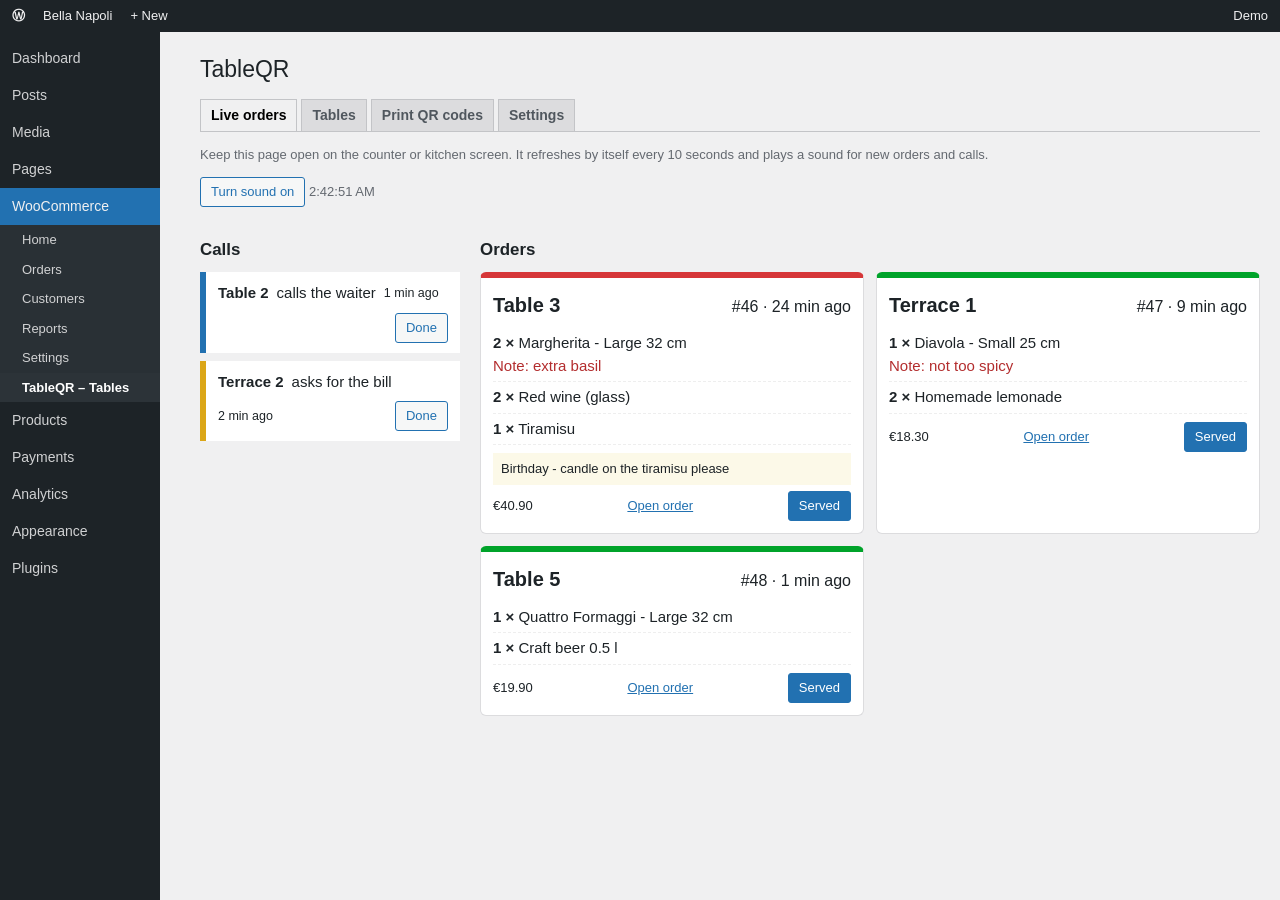
==== board.html @ b4569bea "Add files via upload" ====
<!doctype html>
<html lang="en">
<head>
<meta charset="utf-8">
<title>TableQR – live orders (demo)</title>
<link rel="stylesheet" href="admin.css?v=1794119936">
<style>
/* a light imitation of the WordPress admin, only for the screenshots */
*{box-sizing:border-box}body{margin:0;background:#f0f0f1;font:13px/1.5 -apple-system,BlinkMacSystemFont,"Segoe UI",Roboto,Arial,sans-serif;color:#1d2327}
.bar{height:32px;background:#1d2327;color:#f0f0f1;display:flex;align-items:center;gap:18px;padding:0 12px;font-size:13px}
.bar b{font-weight:600}.side{position:fixed;top:32px;bottom:0;left:0;width:160px;background:#1d2327;color:#f0f0f1;padding-top:8px}
.side div{padding:8px 12px;font-size:14px;opacity:.85}.side .on{background:#2271b1;opacity:1}.side .sub{padding:5px 12px 5px 22px;font-size:13px;background:#2c3338}
.side .sub.on{background:#2c3338;font-weight:600;color:#fff;opacity:1}
.wrap{margin-left:180px;padding:10px 20px 20px}h1{font-size:23px;font-weight:400;margin:10px 0 12px}
.nav-tab-wrapper{border-bottom:1px solid #c3c4c7;margin-bottom:10px}.nav-tab{display:inline-block;border:1px solid #c3c4c7;border-bottom:0;background:#dcdcde;padding:5px 10px;margin-right:4px;font-size:14px;font-weight:600;color:#50575e;text-decoration:none}
.nav-tab-active{background:#f0f0f1;color:#000}.description{color:#646970;font-size:13px}
.button{display:inline-block;border:1px solid #2271b1;color:#2271b1;background:#f6f7f7;border-radius:3px;padding:0 10px;min-height:30px;line-height:28px;font-size:13px;cursor:pointer}
.button-primary{background:#2271b1;color:#fff}h2{font-size:1.3em;margin:1em 0 .6em}a{color:#2271b1}
</style>
</head>
<body>
<div class="bar"><b>Ⓦ</b><span>Bella Napoli</span><span>+ New</span><span style="margin-left:auto">Demo</span></div>
<nav class="side"><div>Dashboard</div><div>Posts</div><div>Media</div><div>Pages</div><div class="on">WooCommerce</div>
  <div class="sub">Home</div><div class="sub">Orders</div><div class="sub">Customers</div><div class="sub">Reports</div><div class="sub">Settings</div>
  <div class="sub on">TableQR – Tables</div><div>Products</div><div>Payments</div><div>Analytics</div><div>Appearance</div><div>Plugins</div></nav>
<div class="wrap tableqr"><h1>TableQR</h1>
  <nav class="nav-tab-wrapper"><a class="nav-tab nav-tab-active">Live orders</a><a class="nav-tab">Tables</a><a class="nav-tab">Print QR codes</a><a class="nav-tab">Settings</a></nav>
  <p class="description">Keep this page open on the counter or kitchen screen. It refreshes by itself every 10 seconds and plays a sound for new orders and calls.</p>
  <p><button type="button" class="button" id="tq-sound">Turn sound on</button> <span id="tq-status" class="description"></span></p>
  <div class="tq-board"><section><h2>Calls</h2><div id="tq-calls"></div></section>
    <section class="tq-orders-col"><h2>Orders</h2><div id="tq-orders" class="tq-orders"></div></section></div>
</div>
<script src="mock.js?v=1794119936"></script>
<script src="demo-api.js?v=1794119936"></script>
<script>
window.TableQRAdmin = {api: "/wp-json/tableqr/v1", nonce: "x", i18n: {waiter: "calls the waiter", bill: "asks for the bill", served: "Served", done: "Done",
  open: "Open order", none: "No open table orders.", nocalls: "No calls.", ago: "min ago", sound: "Turn sound on", soundon: "Sound is on",
  error: "Cannot reach the site.", note: "Note"}};
</script>
<script src="qr.js?v=1794119936"></script>
<script src="admin.js?v=1794119936"></script>

</body>
</html>
---- admin.css ----
/* TableQR admin */
.tableqr .tq-inline{display:inline}
.tableqr .tq-credit{margin-top:40px;color:#646970;font-size:12px}
@media print{.tableqr .tq-credit{display:none}}
.tableqr .tq-tables input[type=text]{width:180px}
.tableqr .tq-actions-cell{white-space:nowrap}
.tableqr .tq-cats-list{display:flex;flex-wrap:wrap;gap:6px 18px;max-width:760px}
.tq-board{display:grid;grid-template-columns:minmax(220px,1fr) 3fr;gap:20px;margin-top:10px}
@media (max-width:900px){.tq-board{grid-template-columns:1fr}}
.tq-call{display:flex;align-items:center;gap:8px;flex-wrap:wrap;background:#fff;border-left:6px solid #2271b1;padding:10px 12px;margin-bottom:8px;font-size:15px}
.tq-call-bill{border-left-color:#dba617}
.tq-call button{margin-left:auto}
.tq-orders{display:grid;grid-template-columns:repeat(auto-fill,minmax(260px,1fr));gap:12px}
.tq-order{background:#fff;border:1px solid #dcdcde;border-top:6px solid #00a32a;border-radius:6px;padding:12px}
.tq-order.tq-late{border-top-color:#d63638}
.tq-order-head{display:flex;justify-content:space-between;align-items:baseline;font-size:16px}
.tq-order-head b{font-size:20px}
.tq-order ul{margin:8px 0;padding-left:0;list-style:none;font-size:15px}
.tq-order li{padding:4px 0;border-bottom:1px dashed #eee}
.tq-order em{color:#b32d2e;font-style:normal}
.tq-onote{background:#fcf9e8;padding:6px 8px;margin:6px 0}
.tq-order-foot{display:flex;align-items:center;gap:10px;justify-content:space-between}
.tq-cards{display:grid;grid-template-columns:repeat(auto-fill,minmax(230px,1fr));gap:16px;margin-top:12px}
.tq-card{background:#fff;border:2px solid var(--tq-accent,#c41d2a);border-radius:14px;padding:16px;text-align:center;break-inside:avoid}
.tq-card-title{font-weight:700;font-size:16px;color:var(--tq-accent,#c41d2a)}
.tq-qr{width:180px;height:180px;margin:10px auto}
.tq-qr svg{width:100%;height:100%;display:block}
.tq-card-table{font-size:26px;font-weight:800}
.tq-card-hint{color:#50575e}
@media print{
  #adminmenumain,#wpadminbar,#wpfooter,.nav-tab-wrapper,.notice,.tq-noprint,.tableqr h1{display:none!important}
  #wpcontent,#wpbody-content{margin:0!important;padding:0!important}
  .tq-cards{grid-template-columns:repeat(3,1fr);gap:8mm}
  .tq-card{border-width:1px}
}
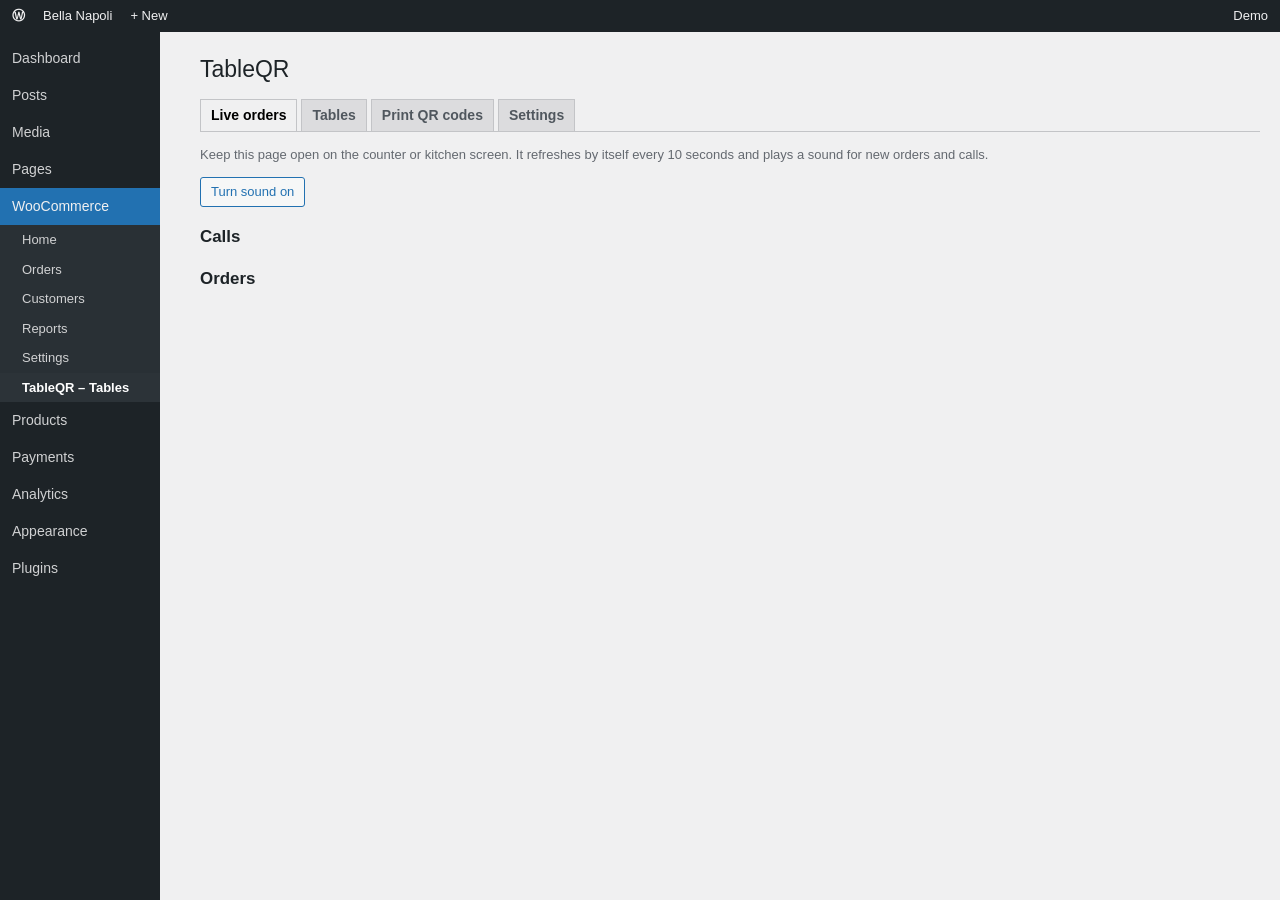
==== commit a0b7d7bf: "Real food photos in the demo" ====
--- a/board.html
+++ b/board.html
@@ -3,7 +3,7 @@
 <head>
 <meta charset="utf-8">
 <title>TableQR – live orders (demo)</title>
-<link rel="stylesheet" href="admin.css?v=1794119936">
+<link rel="stylesheet" href="assets/admin.css?v=1794507950">
 <style>
 /* a light imitation of the WordPress admin, only for the screenshots */
 *{box-sizing:border-box}body{margin:0;background:#f0f0f1;font:13px/1.5 -apple-system,BlinkMacSystemFont,"Segoe UI",Roboto,Arial,sans-serif;color:#1d2327}
@@ -30,15 +30,15 @@
   <div class="tq-board"><section><h2>Calls</h2><div id="tq-calls"></div></section>
     <section class="tq-orders-col"><h2>Orders</h2><div id="tq-orders" class="tq-orders"></div></section></div>
 </div>
-<script src="mock.js?v=1794119936"></script>
-<script src="demo-api.js?v=1794119936"></script>
+<script src="mock.js?v=1794507950"></script>
+<script src="demo-api.js?v=1794507950"></script>
 <script>
 window.TableQRAdmin = {api: "/wp-json/tableqr/v1", nonce: "x", i18n: {waiter: "calls the waiter", bill: "asks for the bill", served: "Served", done: "Done",
   open: "Open order", none: "No open table orders.", nocalls: "No calls.", ago: "min ago", sound: "Turn sound on", soundon: "Sound is on",
   error: "Cannot reach the site.", note: "Note"}};
 </script>
-<script src="qr.js?v=1794119936"></script>
-<script src="admin.js?v=1794119936"></script>
+<script src="assets/qr.js?v=1794507950"></script>
+<script src="assets/admin.js?v=1794507950"></script>
 
 </body>
 </html>
